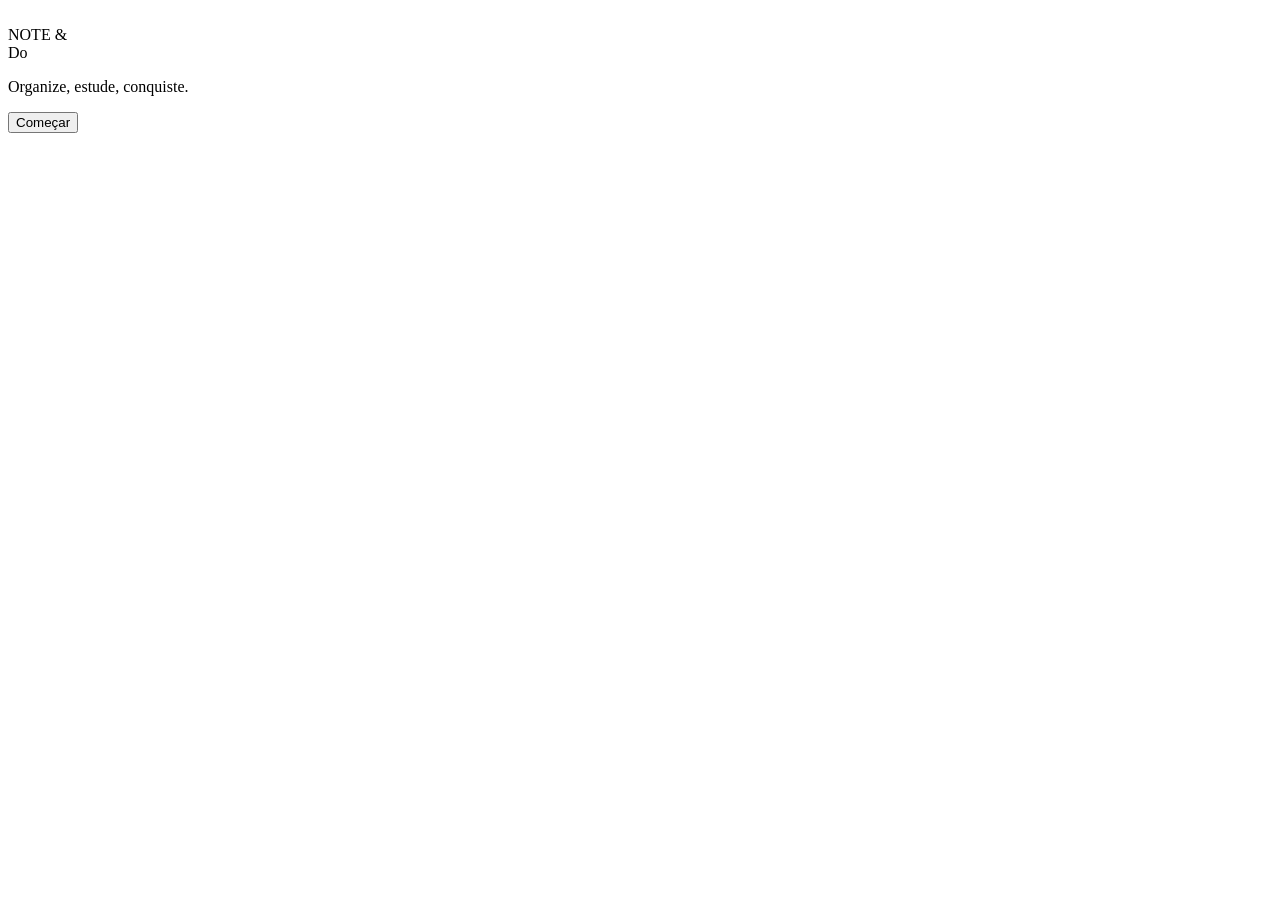
==== index.html @ edc93fa9 "Add files via upload" ====
<!DOCTYPE html>
<html lang="pt-BR">
<head>
<meta charset="UTF-8">
<meta name="viewport" content="width=device-width, initial-scale=1.0">
<title>Note &amp; Do</title>
<link rel="preconnect" href="https://fonts.googleapis.com">
<link href="https://fonts.googleapis.com/css2?family=Fraunces:wght@600;700&family=Playfair+Display:ital,wght@1,700&family=Quicksand:wght@500;600;700;800&display=swap" rel="stylesheet">
<link rel="stylesheet" href="css/styles.css">
</head>
<body>
<div class="stage">
  <div class="phone">
    <div class="notch"></div>
    <div class="screen">
      <div class="splash-screen">
        <img class="splash-butterfly top" src="assets/butterflies.png" alt="">
        <img class="splash-butterfly bottom" src="assets/butterflies.png" alt="">
        <div>
          <div class="splash-title">NOTE &amp;</div>
          <div class="splash-do">Do</div>
        </div>
        <p class="splash-tagline">Organize, estude, conquiste.</p>
        <button class="splash-cta" id="start-btn">Começar</button>
      </div>
    </div>
  </div>
</div>

<script src="js/app.js"></script>
<script src="js/data.js"></script>
<script>
  loadNoteState();
  document.getElementById("start-btn").addEventListener("click", () => {
    window.location.href = "home.html";
  });
</script>
</body>
</html>
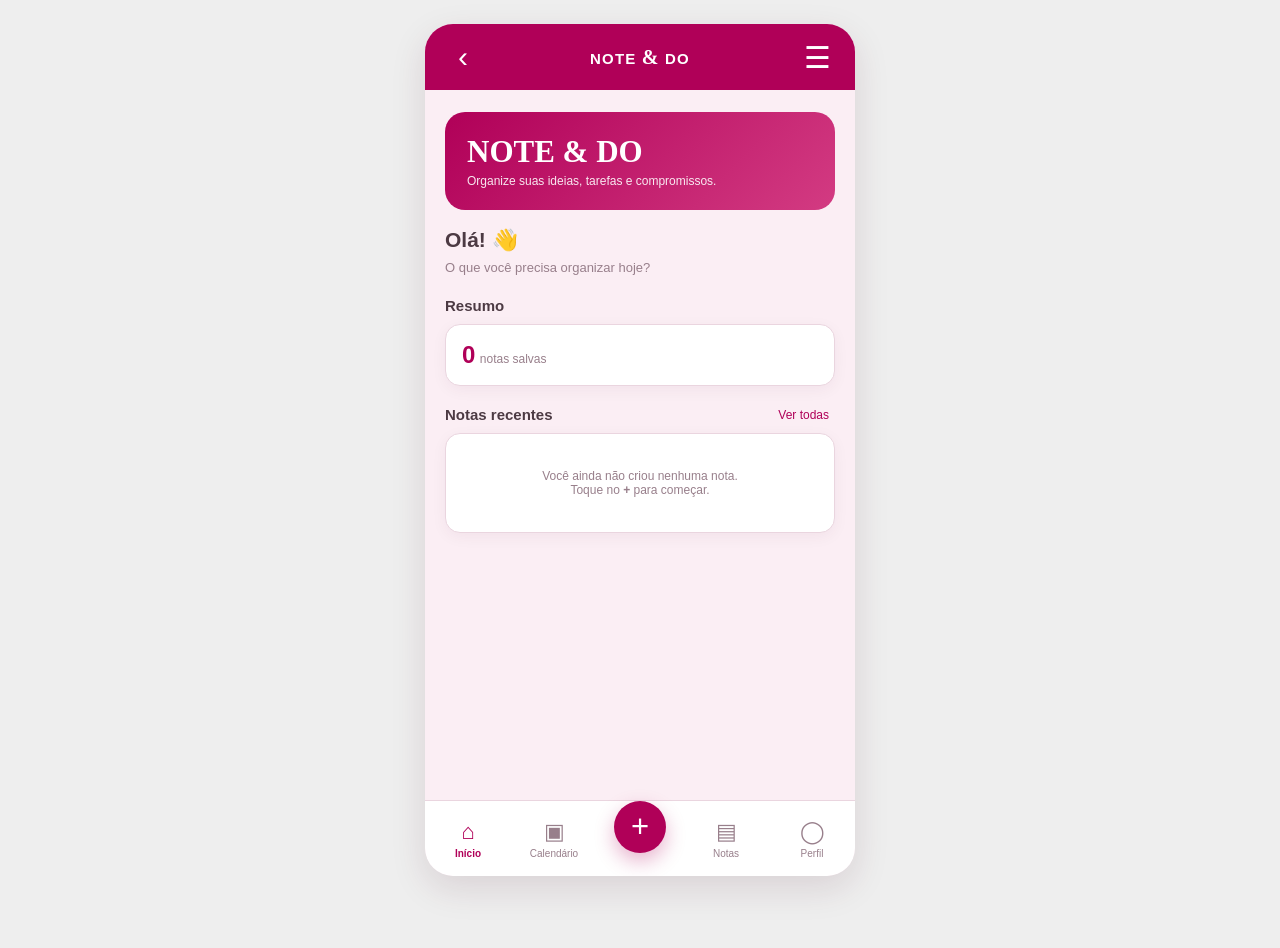
==== commit 19adabef: "Add files via upload" ====
--- a/index.html
+++ b/index.html
@@ -1,39 +1,34 @@
 <!DOCTYPE html>
 <html lang="pt-BR">
 <head>
-<meta charset="UTF-8">
-<meta name="viewport" content="width=device-width, initial-scale=1.0">
-<title>Note &amp; Do</title>
-<link rel="preconnect" href="https://fonts.googleapis.com">
-<link href="https://fonts.googleapis.com/css2?family=Fraunces:wght@600;700&family=Playfair+Display:ital,wght@1,700&family=Quicksand:wght@500;600;700;800&display=swap" rel="stylesheet">
-<link rel="stylesheet" href="css/styles.css">
+  <meta charset="UTF-8">
+  <meta name="viewport" content="width=device-width, initial-scale=1.0">
+  <meta name="theme-color" content="#b00058">
+  <title>Note & Do</title>
+  <link rel="stylesheet" href="style.css">
 </head>
 <body>
-<div class="stage">
-  <div class="phone">
-    <div class="notch"></div>
-    <div class="screen">
-      <div class="splash-screen">
-        <img class="splash-butterfly top" src="assets/butterflies.png" alt="">
-        <img class="splash-butterfly bottom" src="assets/butterflies.png" alt="">
-        <div>
-          <div class="splash-title">NOTE &amp;</div>
-          <div class="splash-do">Do</div>
-        </div>
-        <p class="splash-tagline">Organize, estude, conquiste.</p>
-        <button class="splash-cta" id="start-btn">Começar</button>
-      </div>
+  <div id="app" class="app">
+    <div class="phone">
+      <header class="topbar">
+        <button class="icon-btn" id="backBtn" aria-label="Voltar">‹</button>
+        <div class="mini-brand">NOTE <span>&amp;</span> DO</div>
+        <button class="icon-btn" id="menuBtn" aria-label="Menu">☰</button>
+      </header>
+
+      <main id="screen" class="screen"></main>
+
+      <nav class="bottom-nav">
+        <button data-go="home" class="nav-item active"><span>⌂</span><small>Início</small></button>
+        <button data-go="calendar" class="nav-item"><span>▣</span><small>Calendário</small></button>
+        <button data-go="add" class="add-main">+</button>
+        <button data-go="notes" class="nav-item"><span>▤</span><small>Notas</small></button>
+        <button data-go="profile" class="nav-item"><span>◯</span><small>Perfil</small></button>
+      </nav>
     </div>
   </div>
-</div>
 
-<script src="js/app.js"></script>
-<script src="js/data.js"></script>
-<script>
-  loadNoteState();
-  document.getElementById("start-btn").addEventListener("click", () => {
-    window.location.href = "home.html";
-  });
-</script>
+  <div id="toast" class="toast"></div>
+  <script src="script.js"></script>
 </body>
 </html>
--- a/style.css
+++ b/style.css
@@ -0,0 +1,76 @@
+:root{
+  --pink:#b00058;
+  --pink-dark:#8e0048;
+  --pink-light:#f5dce8;
+  --pink-soft:#fbeef4;
+  --white:#fff;
+  --text:#4c3a43;
+  --muted:#987f8b;
+  --line:#ead5df;
+  --shadow:0 12px 35px rgba(80,20,50,.13);
+}
+*{box-sizing:border-box}
+html,body{margin:0;min-height:100%;font-family:Arial,Helvetica,sans-serif;background:#eee}
+button,input,textarea{font:inherit}
+button{cursor:pointer;border:0}
+body{display:flex;justify-content:center;align-items:center;min-height:100vh}
+.app{width:100%;min-height:100vh;display:flex;justify-content:center}
+.phone{width:min(100%,430px);min-height:100vh;background:var(--pink-soft);position:relative;overflow:hidden;box-shadow:var(--shadow)}
+.topbar{height:66px;background:var(--pink);color:white;display:flex;align-items:center;justify-content:space-between;padding:0 18px;position:sticky;top:0;z-index:10}
+.mini-brand{font-weight:800;letter-spacing:.08em;font-size:15px}
+.mini-brand span{font-family:Georgia,serif;font-size:20px}
+.icon-btn{background:transparent;color:#fff;font-size:30px;width:40px;height:40px;border-radius:50%}
+.icon-btn:hover{background:rgba(255,255,255,.12)}
+.screen{padding:22px 20px 110px;min-height:calc(100vh - 66px)}
+.bottom-nav{position:fixed;bottom:0;width:min(100%,430px);height:76px;background:#fff;border-top:1px solid var(--line);display:grid;grid-template-columns:1fr 1fr 1fr 1fr 1fr;align-items:center;z-index:20}
+.nav-item{background:none;color:var(--muted);display:flex;flex-direction:column;gap:3px;align-items:center}
+.nav-item span{font-size:22px}
+.nav-item small{font-size:10px}
+.nav-item.active{color:var(--pink);font-weight:700}
+.add-main{width:52px;height:52px;border-radius:50%;background:var(--pink);color:#fff;font-size:31px;justify-self:center;box-shadow:0 8px 20px rgba(176,0,88,.3);margin-top:-24px}
+h1,h2,h3,p{margin-top:0}
+h1{color:var(--pink);font-size:27px;margin-bottom:6px}
+h2{font-size:21px;color:var(--text);margin-bottom:8px}
+.subtitle{color:var(--muted);font-size:13px;margin-bottom:22px}
+.card{background:#fff;border:1px solid var(--line);border-radius:15px;padding:16px;box-shadow:0 4px 15px rgba(80,20,50,.05)}
+.hero{background:linear-gradient(135deg,var(--pink),#d33b82);color:#fff;border-radius:20px;padding:22px;margin-bottom:18px}
+.hero h1{color:#fff;font-family:Georgia,serif;font-size:31px;margin-bottom:4px}
+.hero p{color:#fff;opacity:.9;font-size:12px;margin:0}
+.section-title{display:flex;align-items:center;justify-content:space-between;margin:20px 0 10px}
+.section-title h3{margin:0;color:var(--text);font-size:15px}
+.link{background:none;color:var(--pink);font-size:12px}
+.note-list{display:flex;flex-direction:column;gap:10px}
+.note{background:#fff;border-left:5px solid var(--pink);border-radius:12px;padding:13px;display:flex;justify-content:space-between;gap:12px;border-top:1px solid var(--line);border-right:1px solid var(--line);border-bottom:1px solid var(--line)}
+.note h3{margin:0 0 5px;font-size:14px;color:var(--text)}
+.note p{margin:0;color:var(--muted);font-size:11px;line-height:1.4}
+.note-date{font-size:10px;color:var(--pink);white-space:nowrap}
+.field{margin-bottom:13px}
+.field label{display:block;color:var(--text);font-size:11px;font-weight:700;margin-bottom:6px}
+.field input,.field textarea{width:100%;border:1px solid var(--line);background:#fff;border-radius:11px;padding:12px;color:var(--text);outline:none}
+.field input:focus,.field textarea:focus{border-color:var(--pink)}
+.field textarea{min-height:130px;resize:vertical}
+.primary{width:100%;padding:13px;border-radius:11px;background:var(--pink);color:#fff;font-weight:700}
+.secondary{width:100%;padding:12px;border-radius:11px;background:var(--pink-light);color:var(--pink);font-weight:700;margin-top:8px}
+.calendar{background:#fff;border-radius:16px;padding:15px;border:1px solid var(--line)}
+.cal-head{display:flex;justify-content:space-between;align-items:center;margin-bottom:14px}
+.cal-head button{background:var(--pink-soft);color:var(--pink);border-radius:8px;width:30px;height:30px}
+.cal-title{text-transform:capitalize;font-weight:700;color:var(--text)}
+.week,.days{display:grid;grid-template-columns:repeat(7,1fr);gap:4px;text-align:center}
+.week span{font-size:9px;color:var(--muted);padding-bottom:6px}
+.day{height:35px;border-radius:9px;background:#fff;color:var(--text);font-size:11px}
+.day:hover{background:var(--pink-light)}
+.day.today{background:var(--pink);color:#fff;font-weight:700}
+.day.selected{outline:2px solid var(--pink);outline-offset:-2px}
+.empty{padding:35px 10px;text-align:center;color:var(--muted);font-size:12px}
+.profile{text-align:center;padding-top:10px}
+.avatar{width:75px;height:75px;background:var(--pink);color:#fff;border-radius:50%;display:grid;place-items:center;font-size:30px;margin:0 auto 12px}
+.menu{position:absolute;right:14px;top:58px;background:#fff;border:1px solid var(--line);border-radius:12px;box-shadow:var(--shadow);padding:7px;display:none;z-index:30}
+.menu.show{display:block}
+.menu button{display:block;width:170px;text-align:left;padding:10px;border-radius:8px;background:#fff;color:var(--text)}
+.menu button:hover{background:var(--pink-soft)}
+.toast{position:fixed;left:50%;bottom:92px;transform:translateX(-50%) translateY(20px);background:#33232b;color:#fff;padding:10px 15px;border-radius:20px;font-size:11px;opacity:0;pointer-events:none;transition:.25s;z-index:50}
+.toast.show{opacity:1;transform:translateX(-50%) translateY(0)}
+.splash{min-height:calc(100vh - 66px);display:flex;align-items:center;justify-content:center;text-align:center}
+.logo-mark{font-family:Georgia,serif;color:var(--pink);font-size:52px;font-weight:700}
+.logo-note{font-size:16px;letter-spacing:.14em;color:var(--text);font-weight:800}
+@media(min-width:700px){body{padding:24px}.phone{min-height:850px;height:calc(100vh - 48px);border-radius:28px}.bottom-nav{position:absolute;border-radius:0 0 28px 28px}.topbar{position:relative}}
